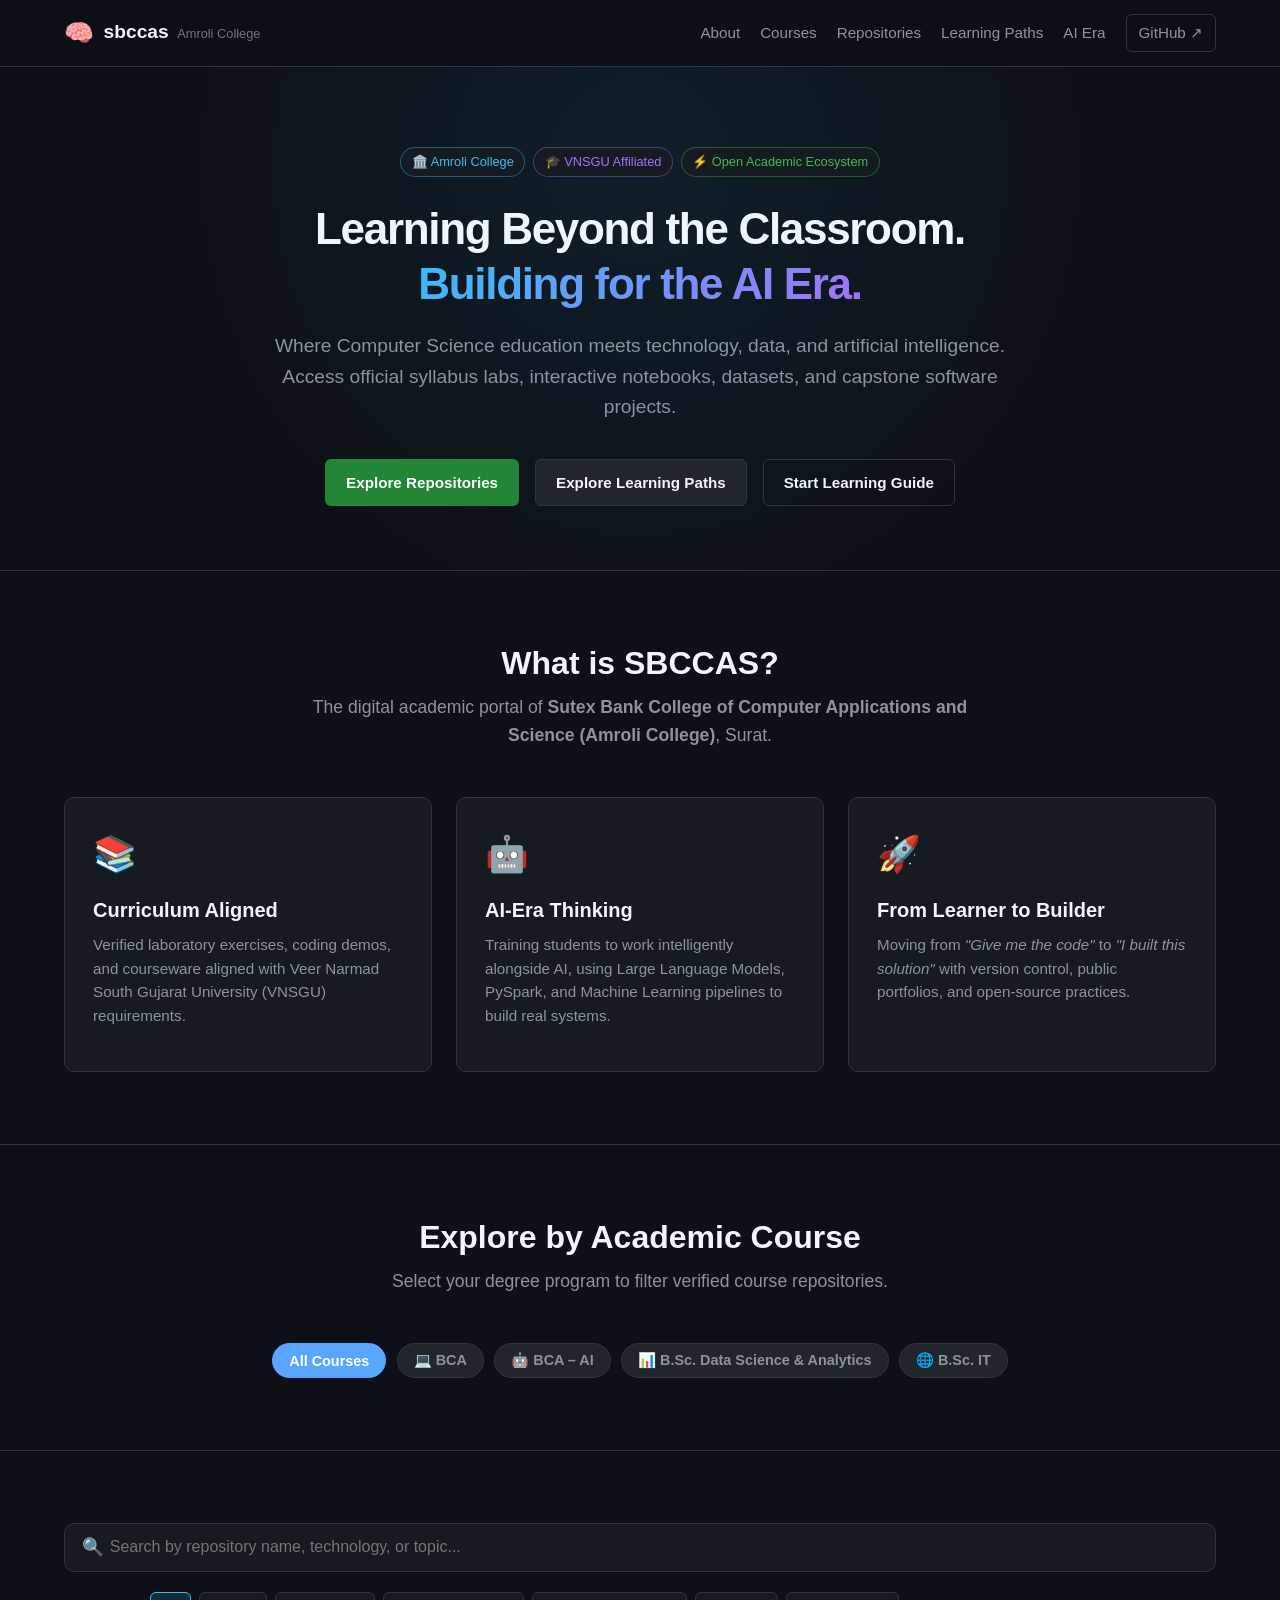
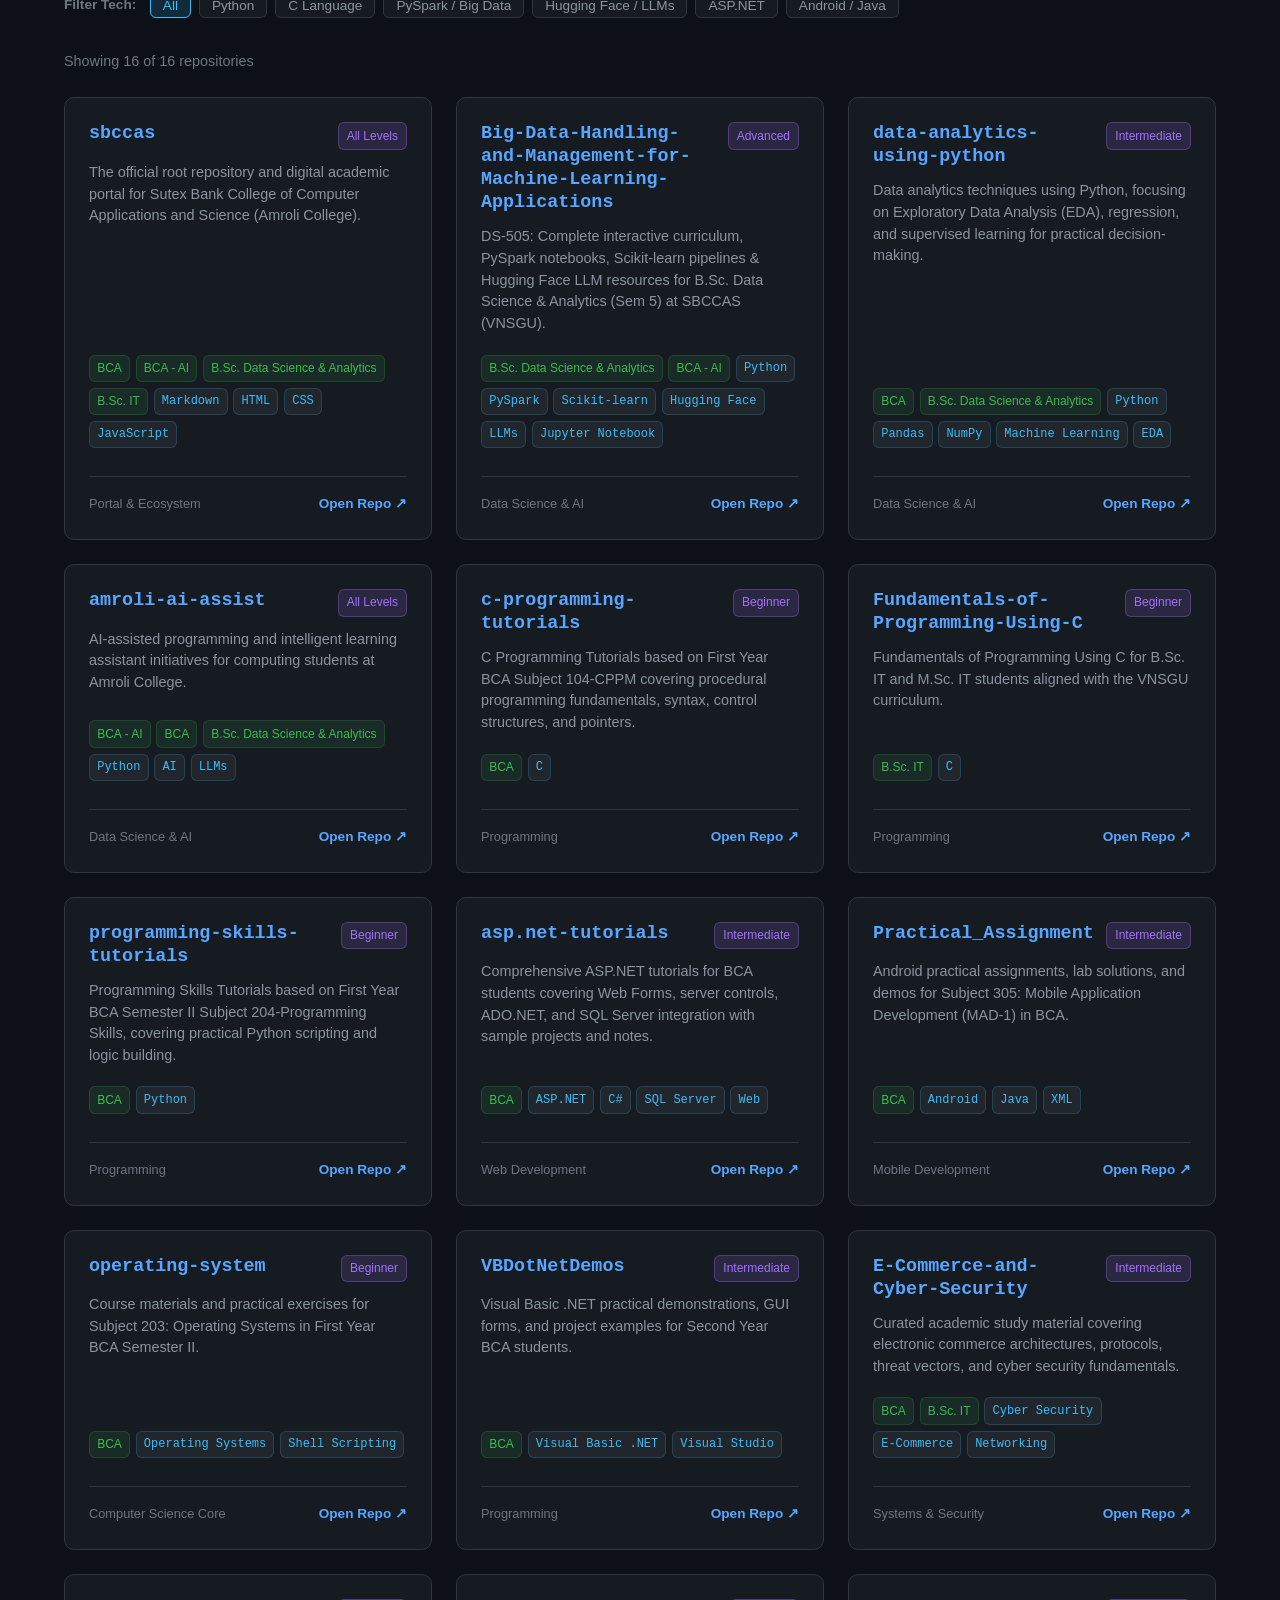
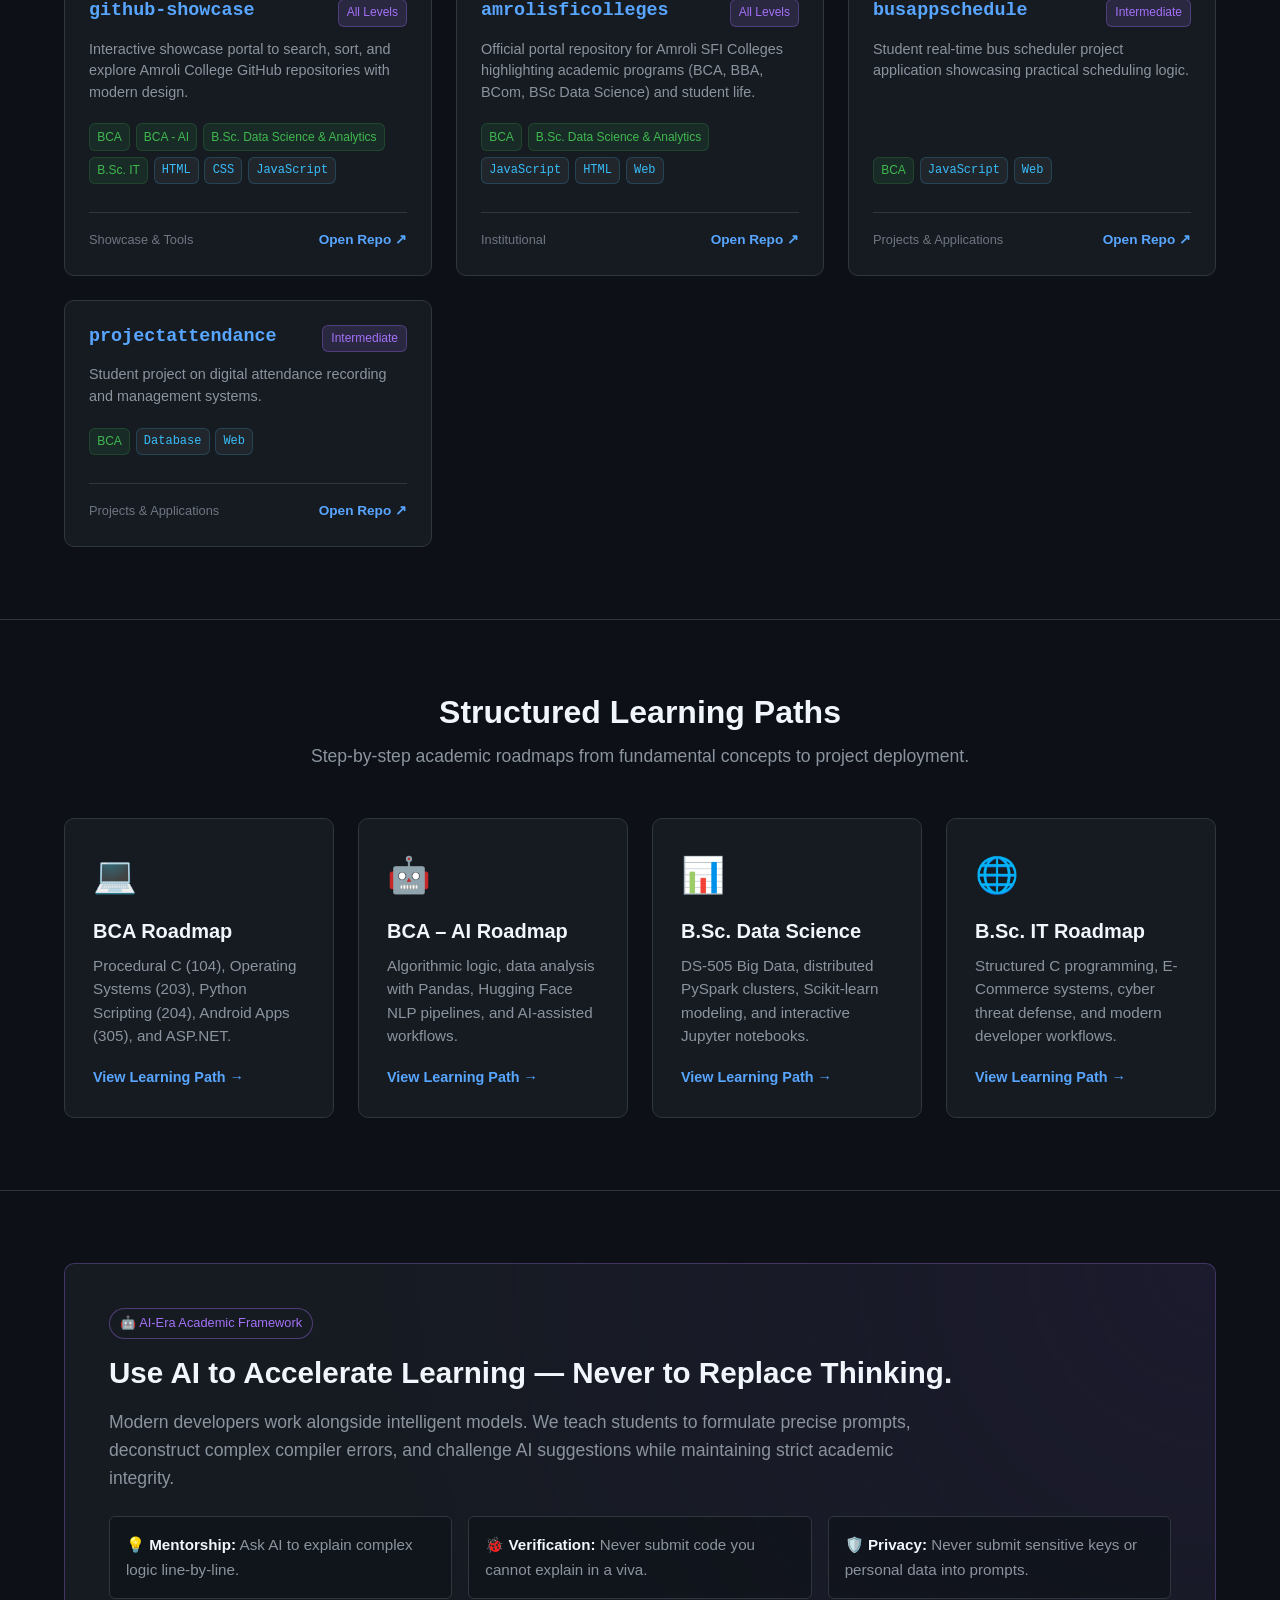
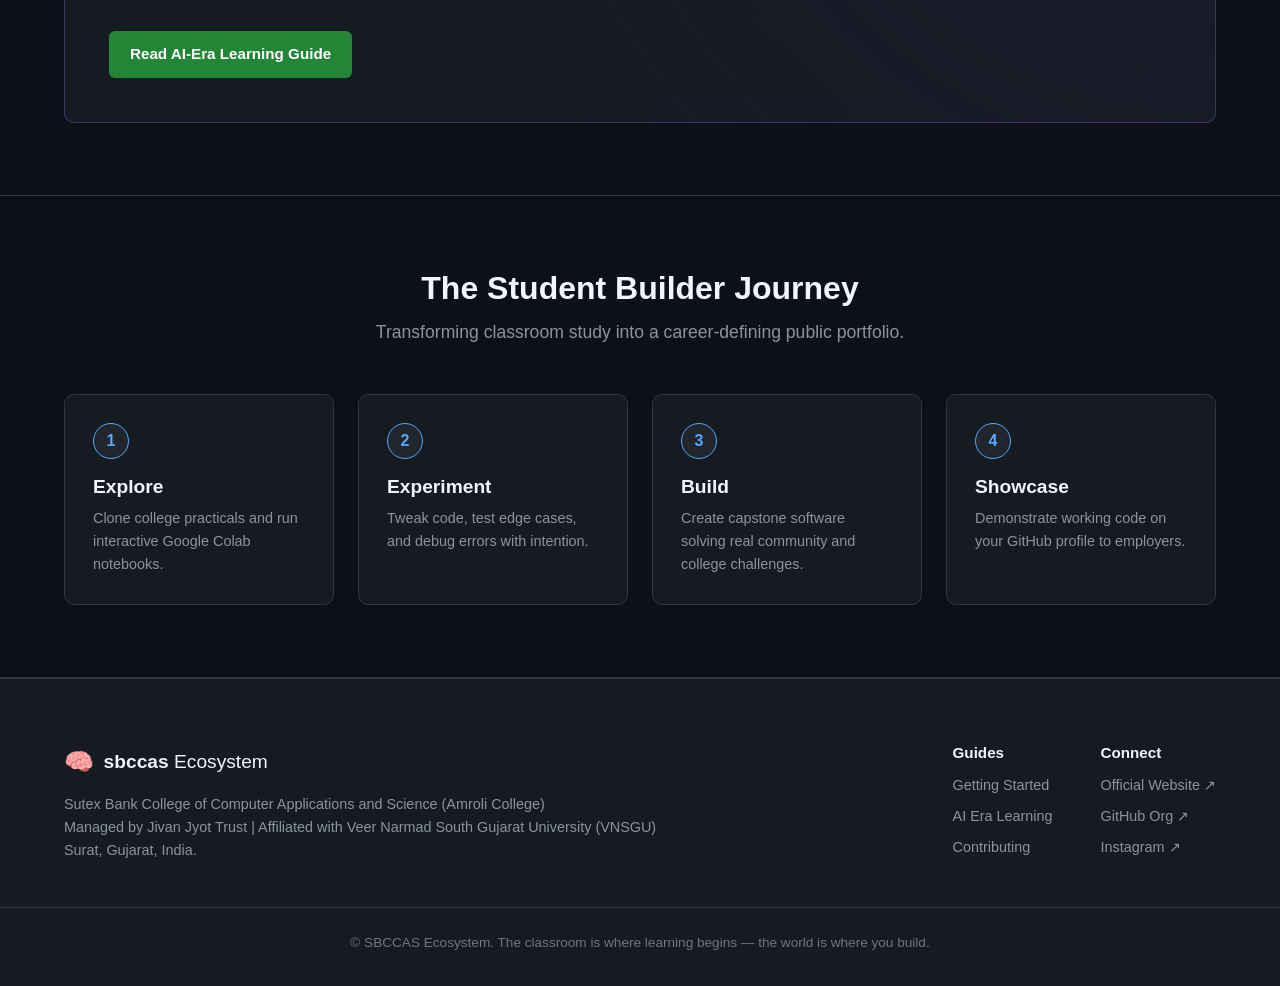
==== website/index.html @ 08ec1656 "feat(portal): complete Phase 2 digital academic portal and infrastructure" ====
<!DOCTYPE html>
<html lang="en">
<head>
  <meta charset="UTF-8">
  <meta name="viewport" content="width=device-width, initial-scale=1.0">
  <title>SBCCAS — Digital Academic Ecosystem | Amroli College</title>
  <meta name="description" content="Official academic technology ecosystem of Sutex Bank College of Computer Applications and Science (Amroli College), VNSGU. Learning Beyond the Classroom. Building for the AI Era.">
  <meta name="keywords" content="SBCCAS, Amroli College, BCA, BCA AI, Data Science, VNSGU, Computer Applications, Python, Machine Learning, GitHub">
  <meta name="author" content="SBCCAS - Amroli College">

  <!-- Open Graph / Meta -->
  <meta property="og:type" content="website">
  <meta property="og:title" content="SBCCAS — Digital Academic Ecosystem">
  <meta property="og:description" content="Learning Beyond the Classroom. Building for the AI Era. Academic resources, datasets, practical programs, and projects.">
  <meta property="og:url" content="https://github.com/sbccas">

  <link rel="stylesheet" href="styles.css">
  <link rel="icon" href="data:image/svg+xml,<svg xmlns='http://www.w3.org/2000/svg' viewBox='0 0 100 100'><text y='.9em' font-size='90'>🧠</text></svg>">
</head>
<body>
  <!-- Header / Navigation -->
  <header class="site-header" role="banner">
    <div class="container header-container">
      <a href="#" class="brand" aria-label="SBCCAS Home">
        <span class="brand-icon">🧠</span>
        <span class="brand-text"><strong>sbccas</strong> <small class="brand-sub">Amroli College</small></span>
      </a>
      <nav class="site-nav" role="navigation" aria-label="Main Navigation">
        <a href="#about">About</a>
        <a href="#courses">Courses</a>
        <a href="#catalog">Repositories</a>
        <a href="#learning-paths">Learning Paths</a>
        <a href="#ai-era">AI Era</a>
        <a href="https://github.com/sbccas" target="_blank" rel="noopener noreferrer" class="btn btn-sm btn-outline">GitHub ↗</a>
      </nav>
    </div>
  </header>

  <!-- Hero Section -->
  <section class="hero-section" id="hero">
    <div class="container hero-container">
      <div class="hero-badge-strip">
        <span class="pill pill-cyan">🏛️ Amroli College</span>
        <span class="pill pill-purple">🎓 VNSGU Affiliated</span>
        <span class="pill pill-green">⚡ Open Academic Ecosystem</span>
      </div>
      <h1 class="hero-title">
        Learning Beyond the Classroom.<br>
        <span class="gradient-text">Building for the AI Era.</span>
      </h1>
      <p class="hero-subtitle">
        Where Computer Science education meets technology, data, and artificial intelligence. 
        Access official syllabus labs, interactive notebooks, datasets, and capstone software projects.
      </p>
      <div class="hero-actions">
        <a href="#catalog" class="btn btn-primary">Explore Repositories</a>
        <a href="#learning-paths" class="btn btn-secondary">Explore Learning Paths</a>
        <a href="../docs/GETTING_STARTED.md" class="btn btn-outline">Start Learning Guide</a>
      </div>
    </div>
  </section>

  <!-- What is SBCCAS -->
  <section class="section section-about" id="about">
    <div class="container">
      <div class="section-header">
        <h2 class="section-title">What is SBCCAS?</h2>
        <p class="section-lead">
          The digital academic portal of <strong>Sutex Bank College of Computer Applications and Science (Amroli College)</strong>, Surat.
        </p>
      </div>

      <div class="grid-3">
        <div class="card info-card">
          <div class="card-icon">📚</div>
          <h3>Curriculum Aligned</h3>
          <p>Verified laboratory exercises, coding demos, and courseware aligned with Veer Narmad South Gujarat University (VNSGU) requirements.</p>
        </div>
        <div class="card info-card">
          <div class="card-icon">🤖</div>
          <h3>AI-Era Thinking</h3>
          <p>Training students to work intelligently alongside AI, using Large Language Models, PySpark, and Machine Learning pipelines to build real systems.</p>
        </div>
        <div class="card info-card">
          <div class="card-icon">🚀</div>
          <h3>From Learner to Builder</h3>
          <p>Moving from <em>"Give me the code"</em> to <em>"I built this solution"</em> with version control, public portfolios, and open-source practices.</p>
        </div>
      </div>
    </div>
  </section>

  <!-- Explore by Course -->
  <section class="section section-courses" id="courses">
    <div class="container">
      <div class="section-header">
        <h2 class="section-title">Explore by Academic Course</h2>
        <p class="section-lead">Select your degree program to filter verified course repositories.</p>
      </div>

      <div class="filter-pills" id="course-filter-group" role="group" aria-label="Course Filters">
        <button class="filter-pill active" data-course="all">All Courses</button>
        <button class="filter-pill" data-course="BCA">💻 BCA</button>
        <button class="filter-pill" data-course="BCA - AI">🤖 BCA – AI</button>
        <button class="filter-pill" data-course="B.Sc. Data Science & Analytics">📊 B.Sc. Data Science & Analytics</button>
        <button class="filter-pill" data-course="B.Sc. IT">🌐 B.Sc. IT</button>
      </div>
    </div>
  </section>

  <!-- Repository Catalog & Discovery -->
  <section class="section section-catalog" id="catalog">
    <div class="container">
      <div class="catalog-control-panel">
        <div class="search-box">
          <span class="search-icon" aria-hidden="true">🔍</span>
          <input type="text" id="repo-search" placeholder="Search by repository name, technology, or topic..." aria-label="Search repositories">
          <button id="clear-search" class="clear-btn" aria-label="Clear search">✕</button>
        </div>

        <div class="tech-filter-bar" id="tech-filter-group" role="group" aria-label="Technology Filters">
          <span class="tech-filter-label">Filter Tech:</span>
          <button class="tech-pill active" data-tech="all">All</button>
          <button class="tech-pill" data-tech="Python">Python</button>
          <button class="tech-pill" data-tech="C">C Language</button>
          <button class="tech-pill" data-tech="PySpark">PySpark / Big Data</button>
          <button class="tech-pill" data-tech="Hugging Face">Hugging Face / LLMs</button>
          <button class="tech-pill" data-tech="ASP.NET">ASP.NET</button>
          <button class="tech-pill" data-tech="Android">Android / Java</button>
        </div>
      </div>

      <div class="catalog-meta">
        <span id="catalog-count">Showing repositories...</span>
      </div>

      <!-- Repositories Grid Container -->
      <div id="repositories-grid" class="repositories-grid" aria-live="polite">
        <div class="loading-state">Loading repository ecosystem...</div>
      </div>
    </div>
  </section>

  <!-- Learning Paths Section -->
  <section class="section section-paths" id="learning-paths">
    <div class="container">
      <div class="section-header">
        <h2 class="section-title">Structured Learning Paths</h2>
        <p class="section-lead">Step-by-step academic roadmaps from fundamental concepts to project deployment.</p>
      </div>

      <div class="grid-4">
        <div class="card path-card">
          <div class="path-icon">💻</div>
          <h3>BCA Roadmap</h3>
          <p>Procedural C (104), Operating Systems (203), Python Scripting (204), Android Apps (305), and ASP.NET.</p>
          <a href="../docs/learning-paths/bca.md" class="card-link">View Learning Path →</a>
        </div>
        <div class="card path-card">
          <div class="path-icon">🤖</div>
          <h3>BCA – AI Roadmap</h3>
          <p>Algorithmic logic, data analysis with Pandas, Hugging Face NLP pipelines, and AI-assisted workflows.</p>
          <a href="../docs/learning-paths/bca-ai.md" class="card-link">View Learning Path →</a>
        </div>
        <div class="card path-card">
          <div class="path-icon">📊</div>
          <h3>B.Sc. Data Science</h3>
          <p>DS-505 Big Data, distributed PySpark clusters, Scikit-learn modeling, and interactive Jupyter notebooks.</p>
          <a href="../docs/learning-paths/bsc-data-science.md" class="card-link">View Learning Path →</a>
        </div>
        <div class="card path-card">
          <div class="path-icon">🌐</div>
          <h3>B.Sc. IT Roadmap</h3>
          <p>Structured C programming, E-Commerce systems, cyber threat defense, and modern developer workflows.</p>
          <a href="../docs/learning-paths/bsc-it.md" class="card-link">View Learning Path →</a>
        </div>
      </div>
    </div>
  </section>

  <!-- AI-Era Learning Section -->
  <section class="section section-ai" id="ai-era">
    <div class="container">
      <div class="card ai-card">
        <div class="ai-content">
          <span class="pill pill-purple">🤖 AI-Era Academic Framework</span>
          <h2 class="ai-title">Use AI to Accelerate Learning — Never to Replace Thinking.</h2>
          <p class="ai-text">
            Modern developers work alongside intelligent models. We teach students to formulate precise prompts, deconstruct complex compiler errors, and challenge AI suggestions while maintaining strict academic integrity.
          </p>
          <div class="ai-principles">
            <div class="principle-item">
              <strong>💡 Mentorship:</strong> Ask AI to explain complex logic line-by-line.
            </div>
            <div class="principle-item">
              <strong>🐞 Verification:</strong> Never submit code you cannot explain in a viva.
            </div>
            <div class="principle-item">
              <strong>🛡️ Privacy:</strong> Never submit sensitive keys or personal data into prompts.
            </div>
          </div>
          <div class="ai-actions">
            <a href="../docs/AI_ERA_LEARNING.md" class="btn btn-primary">Read AI-Era Learning Guide</a>
          </div>
        </div>
      </div>
    </div>
  </section>

  <!-- How GitHub Fits into Student Learning -->
  <section class="section section-journey" id="journey">
    <div class="container">
      <div class="section-header">
        <h2 class="section-title">The Student Builder Journey</h2>
        <p class="section-lead">Transforming classroom study into a career-defining public portfolio.</p>
      </div>

      <div class="journey-steps">
        <div class="step-card">
          <div class="step-num">1</div>
          <h4>Explore</h4>
          <p>Clone college practicals and run interactive Google Colab notebooks.</p>
        </div>
        <div class="step-card">
          <div class="step-num">2</div>
          <h4>Experiment</h4>
          <p>Tweak code, test edge cases, and debug errors with intention.</p>
        </div>
        <div class="step-card">
          <div class="step-num">3</div>
          <h4>Build</h4>
          <p>Create capstone software solving real community and college challenges.</p>
        </div>
        <div class="step-card">
          <div class="step-num">4</div>
          <h4>Showcase</h4>
          <p>Demonstrate working code on your GitHub profile to employers.</p>
        </div>
      </div>
    </div>
  </section>

  <!-- Call to Action / Footer -->
  <footer class="site-footer" role="contentinfo">
    <div class="container footer-container">
      <div class="footer-info">
        <div class="brand footer-brand">
          <span class="brand-icon">🧠</span>
          <span class="brand-text"><strong>sbccas</strong> Ecosystem</span>
        </div>
        <p class="footer-desc">
          Sutex Bank College of Computer Applications and Science (Amroli College)<br>
          Managed by Jivan Jyot Trust | Affiliated with Veer Narmad South Gujarat University (VNSGU)<br>
          Surat, Gujarat, India.
        </p>
      </div>

      <div class="footer-links">
        <div class="link-group">
          <h5>Guides</h5>
          <a href="../docs/GETTING_STARTED.md">Getting Started</a>
          <a href="../docs/AI_ERA_LEARNING.md">AI Era Learning</a>
          <a href="../docs/CONTRIBUTING.md">Contributing</a>
        </div>
        <div class="link-group">
          <h5>Connect</h5>
          <a href="https://www.amrolicollege.ac.in" target="_blank" rel="noopener noreferrer">Official Website ↗</a>
          <a href="https://github.com/sbccas" target="_blank" rel="noopener noreferrer">GitHub Org ↗</a>
          <a href="https://www.instagram.com/amrolibca/" target="_blank" rel="noopener noreferrer">Instagram ↗</a>
        </div>
      </div>
    </div>
    <div class="footer-bottom">
      <div class="container">
        <p>&copy; SBCCAS Ecosystem. The classroom is where learning begins — the world is where you build.</p>
      </div>
    </div>
  </footer>

  <script src="script.js"></script>
</body>
</html>
---- website/styles.css ----
/* ==========================================================================
   SBCCAS Digital Academic Portal Styles
   Futuristic / Academic Cyber-Minimalist Theme
   ========================================================================== */

:root {
  --bg-primary: #0d1117;
  --bg-secondary: #161b22;
  --bg-card: #21262d;
  --bg-card-hover: #262c36;
  --border-color: #30363d;
  --border-highlight: #388bfd33;

  --text-primary: #f0f6fc;
  --text-secondary: #8b949e;
  --text-muted: #6e7681;

  --accent-blue: #58a6ff;
  --accent-cyan: #38bdf8;
  --accent-purple: #a371f7;
  --accent-green: #3fb950;
  --accent-orange: #d29922;

  --font-sans: -apple-system, BlinkMacSystemFont, "Segoe UI", Roboto, Helvetica, Arial, sans-serif;
  --font-mono: ui-monospace, SFMono-Regular, "SF Mono", Menlo, Consolas, monospace;

  --transition-speed: 0.2s;
  --radius-sm: 6px;
  --radius-md: 10px;
  --radius-lg: 16px;
}

* {
  box-sizing: border-box;
  margin: 0;
  padding: 0;
}

html {
  scroll-behavior: smooth;
}

body {
  font-family: var(--font-sans);
  background-color: var(--bg-primary);
  color: var(--text-primary);
  line-height: 1.6;
  -webkit-font-smoothing: antialiased;
  overflow-x: hidden;
}

/* Layout Utilities */
.container {
  width: 100%;
  max-width: 1200px;
  margin: 0 auto;
  padding: 0 1.5rem;
}

/* Typography & Links */
a {
  color: var(--accent-blue);
  text-decoration: none;
  transition: color var(--transition-speed);
}

a:hover {
  text-decoration: underline;
}

h1, h2, h3, h4, h5 {
  color: var(--text-primary);
  font-weight: 700;
  line-height: 1.25;
}

.gradient-text {
  background: linear-gradient(135deg, var(--accent-cyan), var(--accent-purple));
  -webkit-background-clip: text;
  -webkit-text-fill-color: transparent;
}

/* Header */
.site-header {
  position: sticky;
  top: 0;
  z-index: 100;
  background-color: rgba(13, 17, 23, 0.85);
  backdrop-filter: blur(12px);
  border-bottom: 1px solid var(--border-color);
  padding: 0.85rem 0;
}

.header-container {
  display: flex;
  justify-content: space-between;
  align-items: center;
}

.brand {
  display: flex;
  align-items: center;
  gap: 0.6rem;
  color: var(--text-primary);
  font-size: 1.2rem;
  text-decoration: none;
}

.brand-icon {
  font-size: 1.5rem;
}

.brand-sub {
  color: var(--text-muted);
  font-size: 0.8rem;
  font-weight: 400;
  margin-left: 0.2rem;
}

.site-nav {
  display: flex;
  align-items: center;
  gap: 1.25rem;
}

.site-nav a {
  color: var(--text-secondary);
  font-size: 0.95rem;
  font-weight: 500;
}

.site-nav a:hover {
  color: var(--text-primary);
  text-decoration: none;
}

/* Buttons */
.btn {
  display: inline-flex;
  align-items: center;
  justify-content: center;
  padding: 0.65rem 1.25rem;
  border-radius: var(--radius-sm);
  font-size: 0.95rem;
  font-weight: 600;
  cursor: pointer;
  transition: all var(--transition-speed);
  border: 1px solid transparent;
  text-decoration: none !important;
}

.btn-primary {
  background-color: #238636;
  color: #ffffff;
}

.btn-primary:hover {
  background-color: #2ea043;
}

.btn-secondary {
  background-color: var(--bg-card);
  border-color: var(--border-color);
  color: var(--text-primary);
}

.btn-secondary:hover {
  background-color: var(--bg-card-hover);
  border-color: var(--accent-blue);
}

.btn-outline {
  background: transparent;
  border-color: var(--border-color);
  color: var(--text-primary);
}

.btn-outline:hover {
  border-color: var(--accent-blue);
  background-color: rgba(88, 166, 255, 0.1);
}

.btn-sm {
  padding: 0.35rem 0.75rem;
  font-size: 0.85rem;
}

/* Hero Section */
.hero-section {
  padding: 5rem 0 4rem;
  text-align: center;
  border-bottom: 1px solid var(--border-color);
  background: radial-gradient(circle at 50% 20%, rgba(56, 189, 248, 0.08) 0%, transparent 60%);
}

.hero-badge-strip {
  display: flex;
  justify-content: center;
  flex-wrap: wrap;
  gap: 0.5rem;
  margin-bottom: 1.5rem;
}

.hero-title {
  font-size: 2.75rem;
  margin-bottom: 1.25rem;
  letter-spacing: -0.03em;
}

.hero-subtitle {
  font-size: 1.2rem;
  color: var(--text-secondary);
  max-width: 760px;
  margin: 0 auto 2.25rem;
}

.hero-actions {
  display: flex;
  justify-content: center;
  flex-wrap: wrap;
  gap: 1rem;
}

/* Badges & Pills */
.pill {
  display: inline-flex;
  align-items: center;
  gap: 0.35rem;
  padding: 0.25rem 0.65rem;
  border-radius: 9999px;
  font-size: 0.8rem;
  font-weight: 500;
  border: 1px solid var(--border-color);
  background-color: var(--bg-secondary);
}

.pill-cyan { border-color: rgba(56, 189, 248, 0.4); color: var(--accent-cyan); }
.pill-purple { border-color: rgba(163, 113, 247, 0.4); color: var(--accent-purple); }
.pill-green { border-color: rgba(63, 185, 80, 0.4); color: var(--accent-green); }

/* Common Sections */
.section {
  padding: 4.5rem 0;
  border-bottom: 1px solid var(--border-color);
}

.section-header {
  text-align: center;
  margin-bottom: 3rem;
}

.section-title {
  font-size: 2rem;
  margin-bottom: 0.6rem;
}

.section-lead {
  color: var(--text-secondary);
  font-size: 1.1rem;
  max-width: 680px;
  margin: 0 auto;
}

/* Grids */
.grid-3 {
  display: grid;
  grid-template-columns: repeat(auto-fit, minmax(300px, 1fr));
  gap: 1.5rem;
}

.grid-4 {
  display: grid;
  grid-template-columns: repeat(auto-fit, minmax(250px, 1fr));
  gap: 1.5rem;
}

/* Cards */
.card {
  background-color: var(--bg-secondary);
  border: 1px solid var(--border-color);
  border-radius: var(--radius-md);
  padding: 1.75rem;
  transition: transform var(--transition-speed), border-color var(--transition-speed);
}

.card:hover {
  transform: translateY(-3px);
  border-color: var(--accent-blue);
}

.card-icon, .path-icon {
  font-size: 2.2rem;
  margin-bottom: 1rem;
}

.info-card h3, .path-card h3 {
  font-size: 1.25rem;
  margin-bottom: 0.6rem;
}

.info-card p, .path-card p {
  color: var(--text-secondary);
  font-size: 0.95rem;
  line-height: 1.55;
  margin-bottom: 1rem;
}

.card-link {
  font-size: 0.9rem;
  font-weight: 600;
}

/* Course Filters */
.filter-pills {
  display: flex;
  justify-content: center;
  flex-wrap: wrap;
  gap: 0.65rem;
  margin-top: 1rem;
}

.filter-pill {
  background-color: var(--bg-card);
  color: var(--text-secondary);
  border: 1px solid var(--border-color);
  padding: 0.5rem 1rem;
  border-radius: 9999px;
  font-size: 0.9rem;
  font-weight: 600;
  cursor: pointer;
  transition: all var(--transition-speed);
}

.filter-pill:hover, .filter-pill.active {
  background-color: var(--accent-blue);
  color: #ffffff;
  border-color: var(--accent-blue);
}

/* Catalog Controls */
.catalog-control-panel {
  display: flex;
  flex-direction: column;
  gap: 1.25rem;
  margin-bottom: 2rem;
}

.search-box {
  position: relative;
  width: 100%;
}

.search-icon {
  position: absolute;
  left: 1.1rem;
  top: 50%;
  transform: translateY(-50%);
  color: var(--text-muted);
  font-size: 1.1rem;
}

.search-box input {
  width: 100%;
  padding: 0.9rem 2.8rem 0.9rem 2.8rem;
  background-color: var(--bg-secondary);
  border: 1px solid var(--border-color);
  border-radius: var(--radius-md);
  color: var(--text-primary);
  font-size: 1rem;
  font-family: inherit;
  outline: none;
  transition: border-color var(--transition-speed), box-shadow var(--transition-speed);
}

.search-box input:focus {
  border-color: var(--accent-blue);
  box-shadow: 0 0 0 3px rgba(88, 166, 255, 0.15);
}

.clear-btn {
  position: absolute;
  right: 1.1rem;
  top: 50%;
  transform: translateY(-50%);
  background: none;
  border: none;
  color: var(--text-muted);
  cursor: pointer;
  font-size: 1rem;
  display: none;
}

.clear-btn:hover {
  color: var(--text-primary);
}

.tech-filter-bar {
  display: flex;
  align-items: center;
  flex-wrap: wrap;
  gap: 0.5rem;
}

.tech-filter-label {
  font-size: 0.85rem;
  color: var(--text-muted);
  font-weight: 600;
  margin-right: 0.35rem;
}

.tech-pill {
  background-color: var(--bg-secondary);
  border: 1px solid var(--border-color);
  color: var(--text-secondary);
  padding: 0.3rem 0.75rem;
  border-radius: var(--radius-sm);
  font-size: 0.85rem;
  cursor: pointer;
  transition: all var(--transition-speed);
}

.tech-pill:hover, .tech-pill.active {
  background-color: rgba(56, 189, 248, 0.15);
  border-color: var(--accent-cyan);
  color: var(--accent-cyan);
}

.catalog-meta {
  margin-bottom: 1.5rem;
  color: var(--text-muted);
  font-size: 0.9rem;
}

/* Repositories Grid & Repo Card */
.repositories-grid {
  display: grid;
  grid-template-columns: repeat(auto-fill, minmax(340px, 1fr));
  gap: 1.5rem;
}

.repo-card {
  display: flex;
  flex-direction: column;
  justify-content: space-between;
  background-color: var(--bg-secondary);
  border: 1px solid var(--border-color);
  border-radius: var(--radius-md);
  padding: 1.5rem;
  transition: all var(--transition-speed);
}

.repo-card:hover {
  border-color: var(--accent-blue);
  transform: translateY(-2px);
  box-shadow: 0 4px 20px rgba(0, 0, 0, 0.3);
}

.repo-header {
  display: flex;
  justify-content: space-between;
  align-items: flex-start;
  margin-bottom: 0.75rem;
  gap: 0.5rem;
}

.repo-title {
  font-size: 1.15rem;
  font-family: var(--font-mono);
  word-break: break-word;
}

.repo-level {
  font-size: 0.75rem;
  padding: 0.2rem 0.5rem;
  border-radius: var(--radius-sm);
  background-color: rgba(163, 113, 247, 0.15);
  color: var(--accent-purple);
  border: 1px solid rgba(163, 113, 247, 0.3);
  white-space: nowrap;
}

.repo-desc {
  color: var(--text-secondary);
  font-size: 0.9rem;
  line-height: 1.5;
  margin-bottom: 1.25rem;
  flex-grow: 1;
}

.repo-meta {
  display: flex;
  flex-direction: column;
  gap: 0.75rem;
  margin-top: auto;
}

.repo-tags {
  display: flex;
  flex-wrap: wrap;
  gap: 0.35rem;
}

.tag-tech {
  font-size: 0.75rem;
  font-family: var(--font-mono);
  background-color: var(--bg-card);
  color: var(--accent-cyan);
  padding: 0.2rem 0.45rem;
  border-radius: var(--radius-sm);
  border: 1px solid rgba(56, 189, 248, 0.2);
}

.tag-course {
  font-size: 0.75rem;
  background-color: rgba(63, 185, 80, 0.1);
  color: var(--accent-green);
  padding: 0.2rem 0.45rem;
  border-radius: var(--radius-sm);
  border: 1px solid rgba(63, 185, 80, 0.2);
}

.repo-footer {
  display: flex;
  justify-content: space-between;
  align-items: center;
  padding-top: 1rem;
  margin-top: 1rem;
  border-top: 1px solid var(--border-color);
}

.repo-cat {
  font-size: 0.8rem;
  color: var(--text-muted);
}

.repo-link {
  font-size: 0.85rem;
  font-weight: 600;
  display: inline-flex;
  align-items: center;
  gap: 0.25rem;
}

/* AI Section Card */
.ai-card {
  background: radial-gradient(circle at 100% 0%, rgba(163, 113, 247, 0.1) 0%, var(--bg-secondary) 70%);
  border: 1px solid rgba(163, 113, 247, 0.3);
  padding: 2.75rem;
}

.ai-title {
  font-size: 1.85rem;
  margin: 1rem 0;
}

.ai-text {
  color: var(--text-secondary);
  font-size: 1.1rem;
  margin-bottom: 1.5rem;
  max-width: 820px;
}

.ai-principles {
  display: grid;
  grid-template-columns: repeat(auto-fit, minmax(240px, 1fr));
  gap: 1rem;
  margin-bottom: 2rem;
}

.principle-item {
  background-color: rgba(13, 17, 23, 0.6);
  padding: 1rem;
  border-radius: var(--radius-sm);
  border: 1px solid var(--border-color);
  font-size: 0.95rem;
  color: var(--text-secondary);
}

.principle-item strong {
  color: var(--text-primary);
}

/* Journey Steps */
.journey-steps {
  display: grid;
  grid-template-columns: repeat(auto-fit, minmax(220px, 1fr));
  gap: 1.5rem;
}

.step-card {
  position: relative;
  background-color: var(--bg-secondary);
  border: 1px solid var(--border-color);
  border-radius: var(--radius-md);
  padding: 1.75rem;
}

.step-num {
  width: 36px;
  height: 36px;
  border-radius: 50%;
  background-color: var(--bg-card);
  border: 1px solid var(--accent-blue);
  color: var(--accent-blue);
  display: flex;
  align-items: center;
  justify-content: center;
  font-weight: 700;
  margin-bottom: 1rem;
}

.step-card h4 {
  font-size: 1.2rem;
  margin-bottom: 0.5rem;
}

.step-card p {
  color: var(--text-secondary);
  font-size: 0.9rem;
}

/* Footer */
.site-footer {
  background-color: var(--bg-secondary);
  border-top: 1px solid var(--border-color);
  padding: 4rem 0 2rem;
}

.footer-container {
  display: flex;
  justify-content: space-between;
  flex-wrap: wrap;
  gap: 2.5rem;
  margin-bottom: 2.5rem;
}

.footer-desc {
  color: var(--text-secondary);
  font-size: 0.9rem;
  margin-top: 0.75rem;
  line-height: 1.6;
}

.footer-links {
  display: flex;
  gap: 3rem;
}

.link-group h5 {
  font-size: 0.95rem;
  margin-bottom: 0.75rem;
  color: var(--text-primary);
}

.link-group a {
  display: block;
  color: var(--text-secondary);
  font-size: 0.9rem;
  margin-bottom: 0.5rem;
}

.link-group a:hover {
  color: var(--accent-blue);
}

.footer-bottom {
  border-top: 1px solid var(--border-color);
  padding-top: 1.5rem;
  text-align: center;
  color: var(--text-muted);
  font-size: 0.85rem;
}

/* Loading & Empty States */
.loading-state, .empty-state {
  grid-column: 1 / -1;
  text-align: center;
  padding: 3rem 1rem;
  color: var(--text-secondary);
  background-color: var(--bg-secondary);
  border-radius: var(--radius-md);
  border: 1px dashed var(--border-color);
}

/* Responsive Media Queries */
@media (max-width: 768px) {
  .hero-title {
    font-size: 2.1rem;
  }

  .site-header .container {
    flex-direction: column;
    gap: 0.75rem;
  }

  .site-nav {
    flex-wrap: wrap;
    justify-content: center;
    gap: 0.75rem;
  }

  .catalog-control-panel {
    gap: 1rem;
  }

  .footer-container {
    flex-direction: column;
    gap: 2rem;
  }
}

@media (max-width: 480px) {
  .hero-title {
    font-size: 1.75rem;
  }

  .hero-subtitle {
    font-size: 1rem;
  }

  .btn {
    width: 100%;
  }

  .repositories-grid {
    grid-template-columns: 1fr;
  }
}
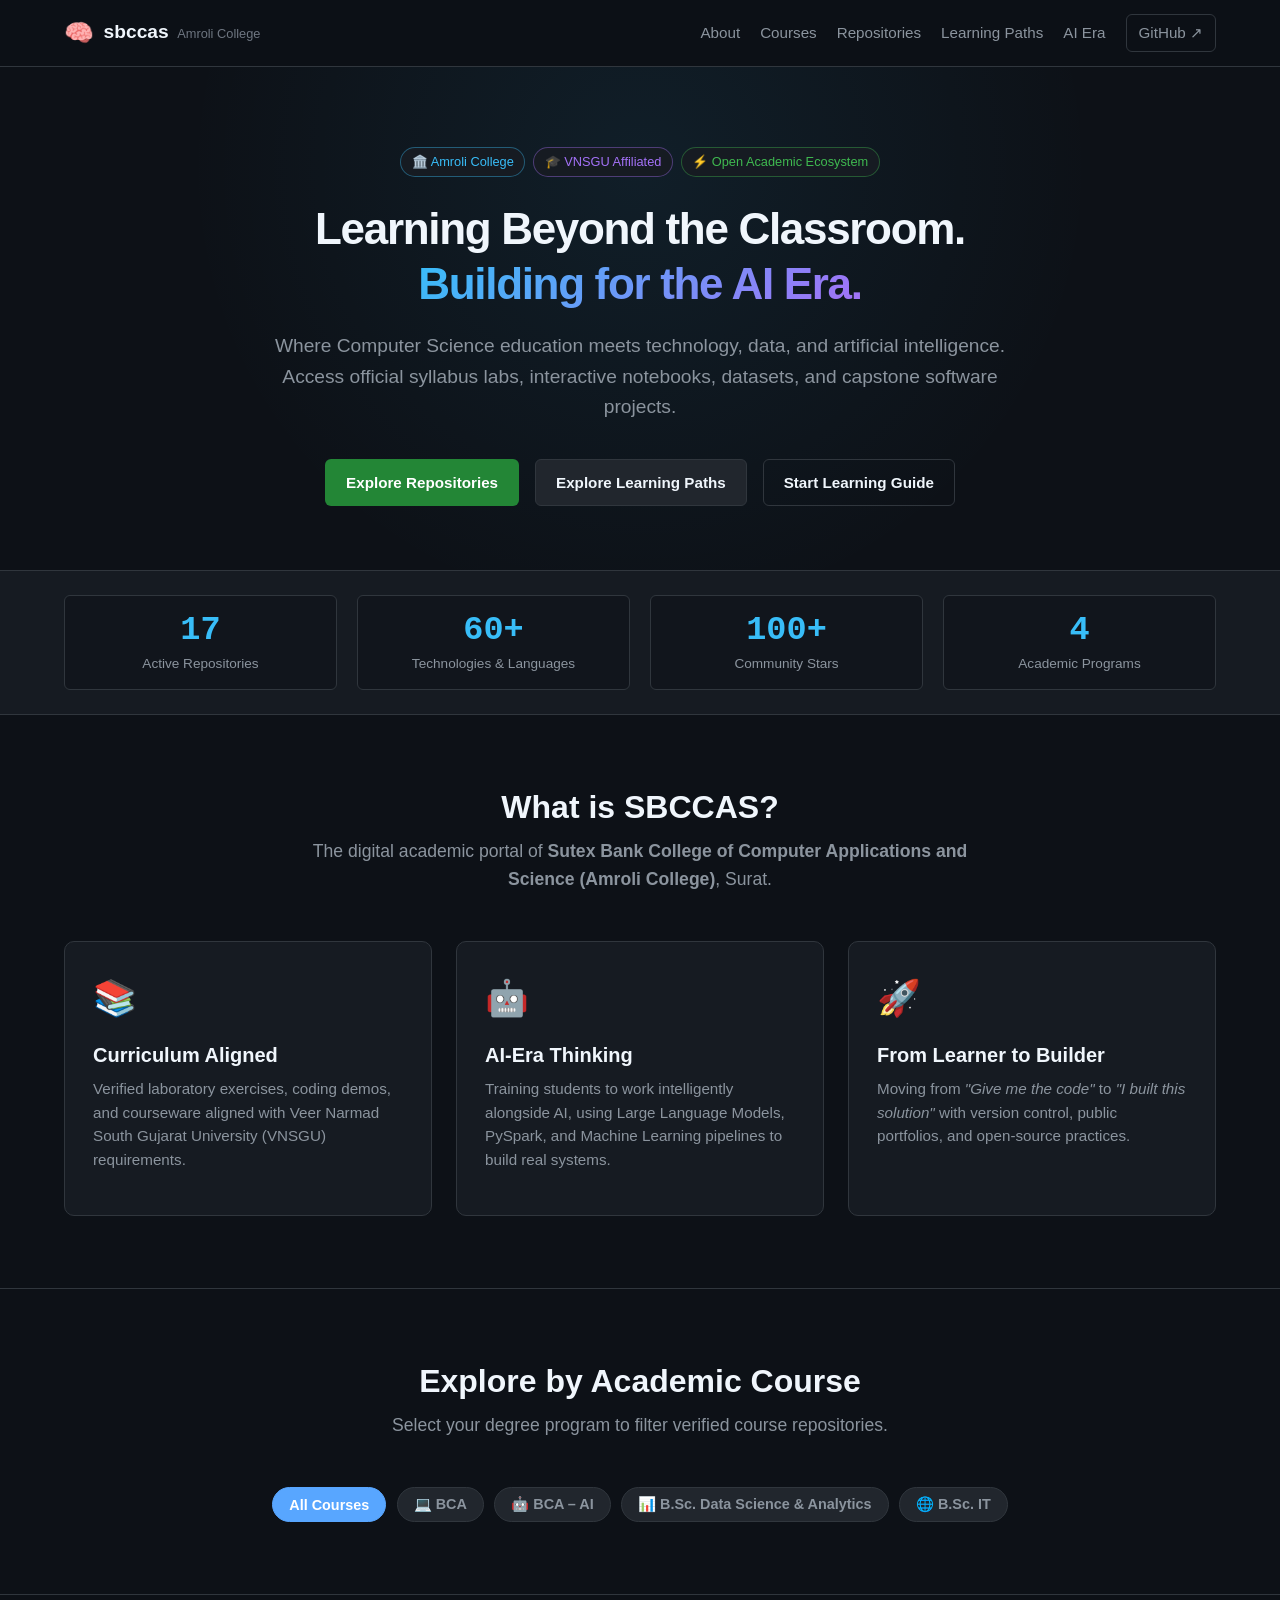
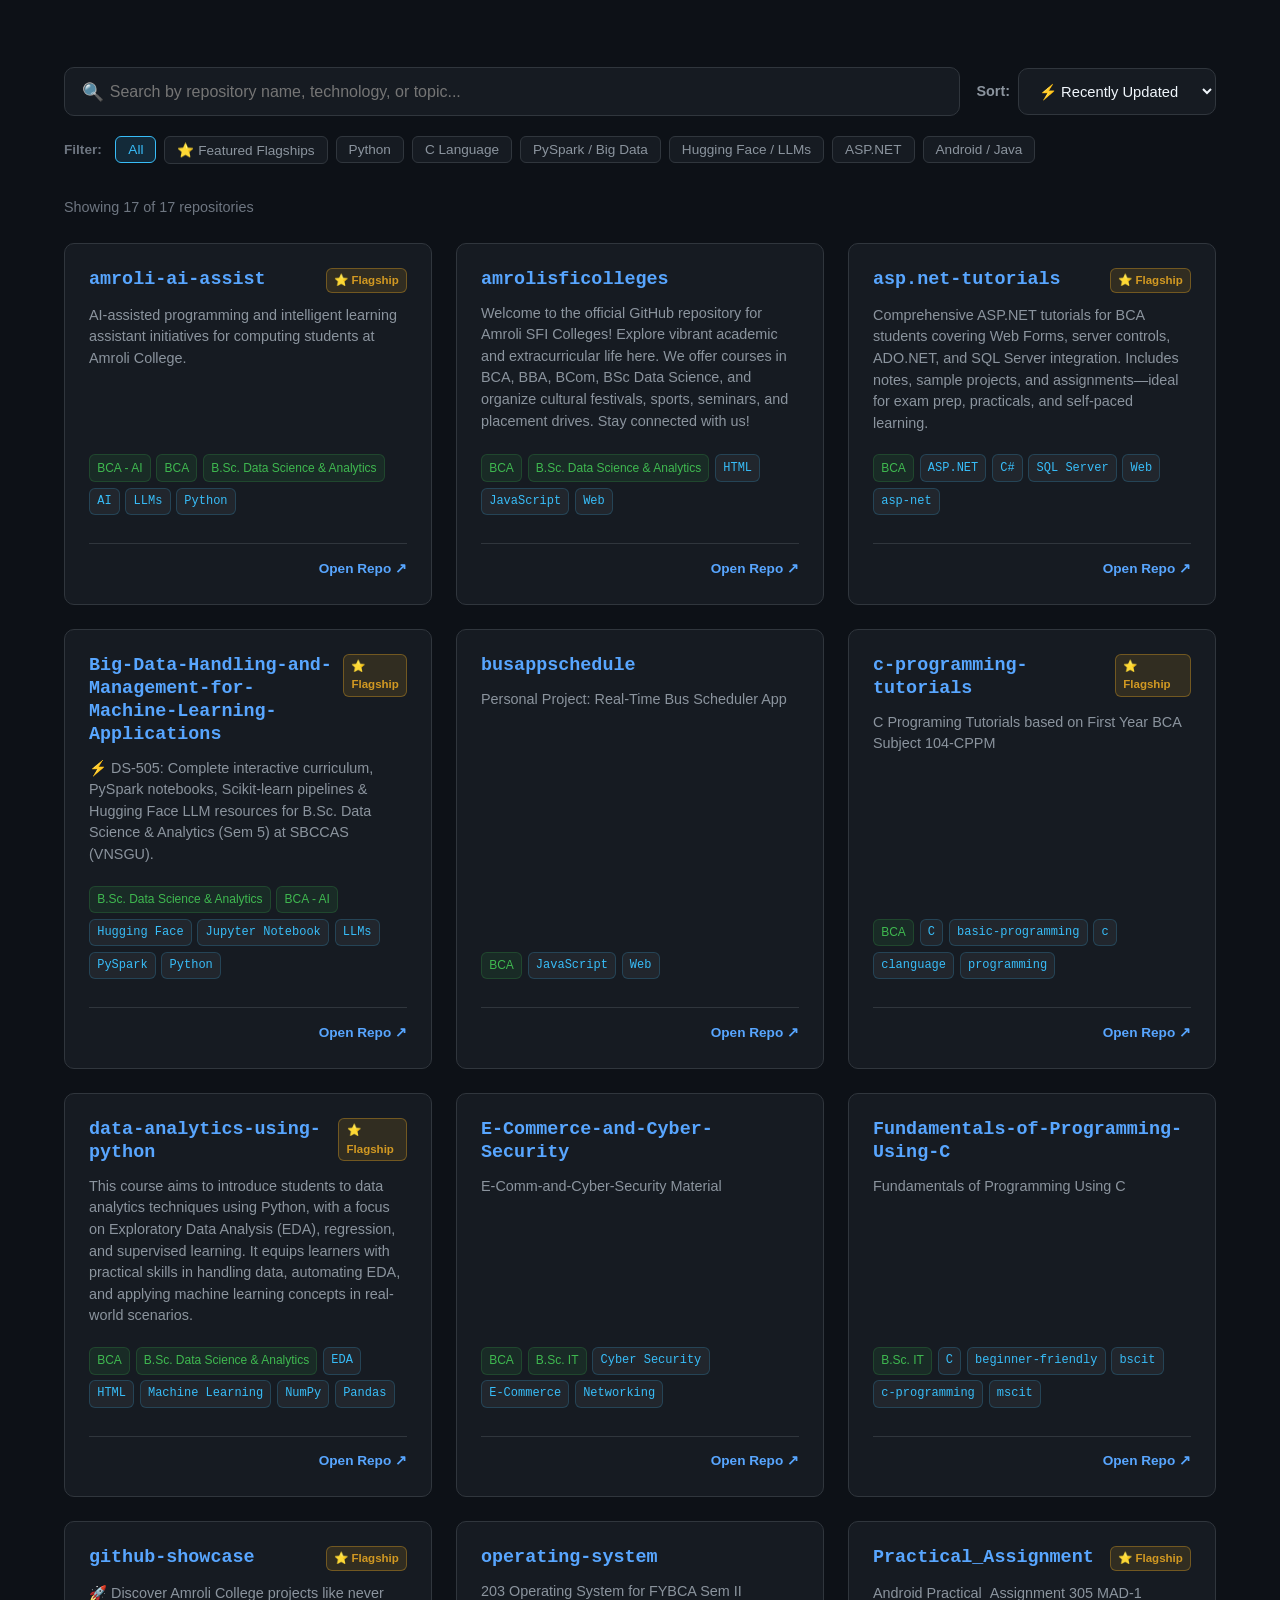
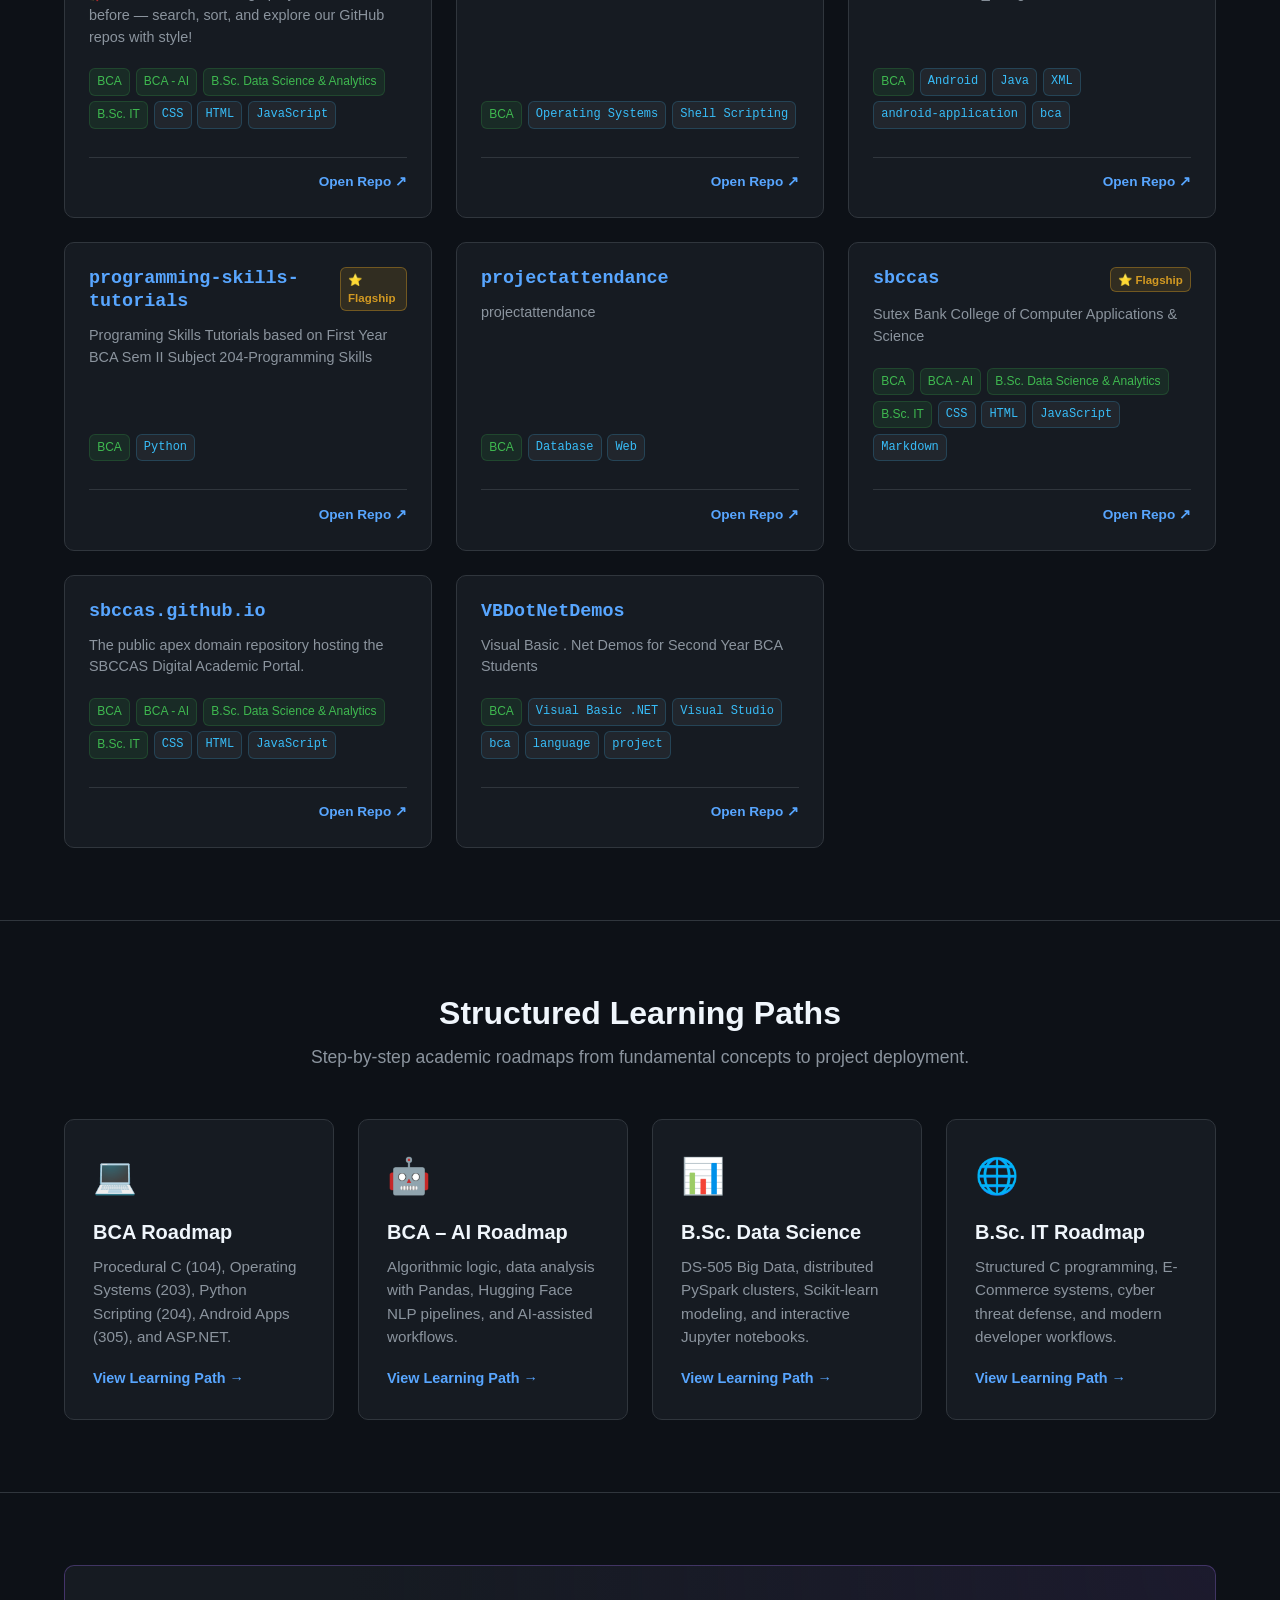
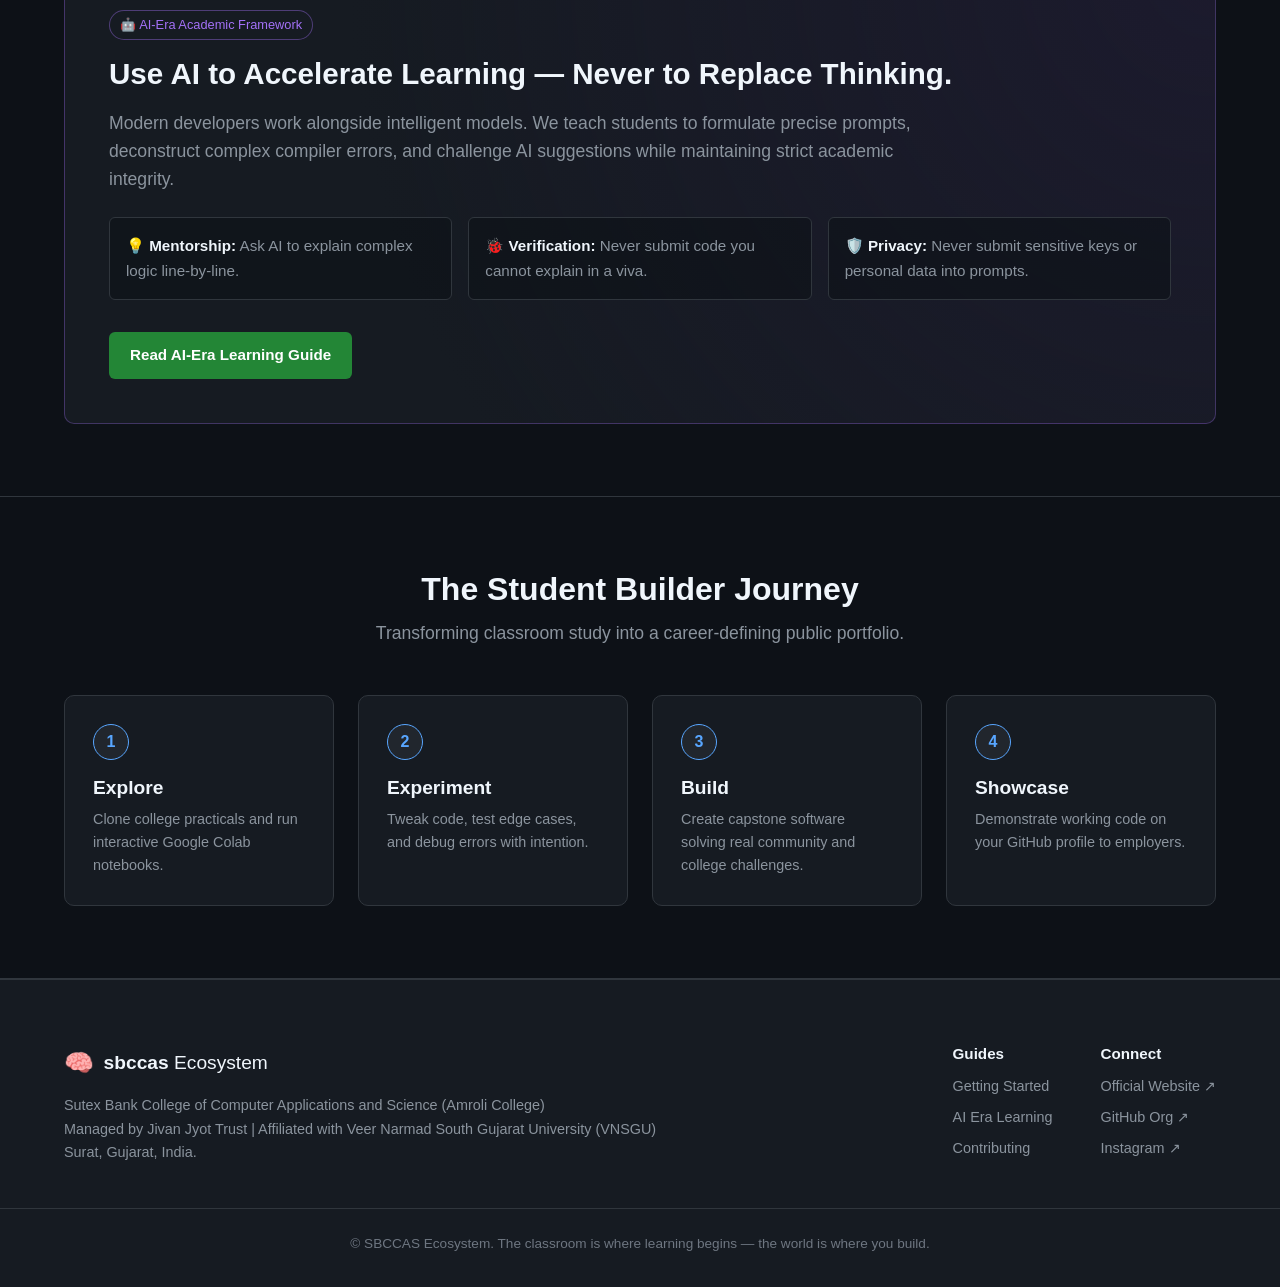
==== commit e53b6fce: "feat(showcase): implement scalable GitHub API discovery, live metrics, sorting, and auto-sync" ====
--- a/website/index.html
+++ b/website/index.html
@@ -55,7 +55,29 @@
       <div class="hero-actions">
         <a href="#catalog" class="btn btn-primary">Explore Repositories</a>
         <a href="#learning-paths" class="btn btn-secondary">Explore Learning Paths</a>
-        <a href="../docs/GETTING_STARTED.md" class="btn btn-outline">Start Learning Guide</a>
+        <a href="docs/GETTING_STARTED.md" class="btn btn-outline">Start Learning Guide</a>
+      </div>
+    </div>
+  </section>
+
+  <!-- Ecosystem Live Statistics -->
+  <section class="stats-strip" id="stats" aria-label="Ecosystem Live Metrics">
+    <div class="container stats-container">
+      <div class="stat-card">
+        <span class="stat-number" id="stat-total-repos">--</span>
+        <span class="stat-label">Active Repositories</span>
+      </div>
+      <div class="stat-card">
+        <span class="stat-number" id="stat-techs">--</span>
+        <span class="stat-label">Technologies & Languages</span>
+      </div>
+      <div class="stat-card">
+        <span class="stat-number" id="stat-stars">--</span>
+        <span class="stat-label">Community Stars</span>
+      </div>
+      <div class="stat-card">
+        <span class="stat-number" id="stat-courses">4</span>
+        <span class="stat-label">Academic Programs</span>
       </div>
     </div>
   </section>
@@ -112,15 +134,27 @@
   <section class="section section-catalog" id="catalog">
     <div class="container">
       <div class="catalog-control-panel">
-        <div class="search-box">
-          <span class="search-icon" aria-hidden="true">🔍</span>
-          <input type="text" id="repo-search" placeholder="Search by repository name, technology, or topic..." aria-label="Search repositories">
-          <button id="clear-search" class="clear-btn" aria-label="Clear search">✕</button>
+        <div class="catalog-controls-row">
+          <div class="search-box">
+            <span class="search-icon" aria-hidden="true">🔍</span>
+            <input type="text" id="repo-search" placeholder="Search by repository name, technology, or topic..." aria-label="Search repositories">
+            <button id="clear-search" class="clear-btn" aria-label="Clear search">✕</button>
+          </div>
+          <div class="sort-box">
+            <label for="repo-sort" class="sort-label">Sort:</label>
+            <select id="repo-sort" class="sort-select" aria-label="Sort repositories">
+              <option value="updated">⚡ Recently Updated</option>
+              <option value="stars">⭐ Most Stars</option>
+              <option value="forks">🍴 Most Forked</option>
+              <option value="name">🔤 Alphabetical (A–Z)</option>
+            </select>
+          </div>
         </div>
 
         <div class="tech-filter-bar" id="tech-filter-group" role="group" aria-label="Technology Filters">
-          <span class="tech-filter-label">Filter Tech:</span>
+          <span class="tech-filter-label">Filter:</span>
           <button class="tech-pill active" data-tech="all">All</button>
+          <button class="tech-pill" data-tech="featured">⭐ Featured Flagships</button>
           <button class="tech-pill" data-tech="Python">Python</button>
           <button class="tech-pill" data-tech="C">C Language</button>
           <button class="tech-pill" data-tech="PySpark">PySpark / Big Data</button>
@@ -154,25 +188,25 @@
           <div class="path-icon">💻</div>
           <h3>BCA Roadmap</h3>
           <p>Procedural C (104), Operating Systems (203), Python Scripting (204), Android Apps (305), and ASP.NET.</p>
-          <a href="../docs/learning-paths/bca.md" class="card-link">View Learning Path →</a>
+          <a href="docs/learning-paths/bca.md" class="card-link">View Learning Path →</a>
         </div>
         <div class="card path-card">
           <div class="path-icon">🤖</div>
           <h3>BCA – AI Roadmap</h3>
           <p>Algorithmic logic, data analysis with Pandas, Hugging Face NLP pipelines, and AI-assisted workflows.</p>
-          <a href="../docs/learning-paths/bca-ai.md" class="card-link">View Learning Path →</a>
+          <a href="docs/learning-paths/bca-ai.md" class="card-link">View Learning Path →</a>
         </div>
         <div class="card path-card">
           <div class="path-icon">📊</div>
           <h3>B.Sc. Data Science</h3>
           <p>DS-505 Big Data, distributed PySpark clusters, Scikit-learn modeling, and interactive Jupyter notebooks.</p>
-          <a href="../docs/learning-paths/bsc-data-science.md" class="card-link">View Learning Path →</a>
+          <a href="docs/learning-paths/bsc-data-science.md" class="card-link">View Learning Path →</a>
         </div>
         <div class="card path-card">
           <div class="path-icon">🌐</div>
           <h3>B.Sc. IT Roadmap</h3>
           <p>Structured C programming, E-Commerce systems, cyber threat defense, and modern developer workflows.</p>
-          <a href="../docs/learning-paths/bsc-it.md" class="card-link">View Learning Path →</a>
+          <a href="docs/learning-paths/bsc-it.md" class="card-link">View Learning Path →</a>
         </div>
       </div>
     </div>
@@ -200,7 +234,7 @@
             </div>
           </div>
           <div class="ai-actions">
-            <a href="../docs/AI_ERA_LEARNING.md" class="btn btn-primary">Read AI-Era Learning Guide</a>
+            <a href="docs/AI_ERA_LEARNING.md" class="btn btn-primary">Read AI-Era Learning Guide</a>
           </div>
         </div>
       </div>
@@ -258,9 +292,9 @@
       <div class="footer-links">
         <div class="link-group">
           <h5>Guides</h5>
-          <a href="../docs/GETTING_STARTED.md">Getting Started</a>
-          <a href="../docs/AI_ERA_LEARNING.md">AI Era Learning</a>
-          <a href="../docs/CONTRIBUTING.md">Contributing</a>
+          <a href="docs/GETTING_STARTED.md">Getting Started</a>
+          <a href="docs/AI_ERA_LEARNING.md">AI Era Learning</a>
+          <a href="docs/CONTRIBUTING.md">Contributing</a>
         </div>
         <div class="link-group">
           <h5>Connect</h5>
--- a/website/styles.css
+++ b/website/styles.css
@@ -221,6 +221,48 @@
   gap: 1rem;
 }
 
+/* Ecosystem Statistics Strip */
+.stats-strip {
+  background-color: var(--bg-secondary);
+  border-bottom: 1px solid var(--border-color);
+  padding: 1.5rem 0;
+}
+
+.stats-container {
+  display: grid;
+  grid-template-columns: repeat(auto-fit, minmax(200px, 1fr));
+  gap: 1.25rem;
+  text-align: center;
+}
+
+.stat-card {
+  padding: 0.85rem 1rem;
+  background-color: rgba(13, 17, 23, 0.5);
+  border: 1px solid var(--border-color);
+  border-radius: var(--radius-sm);
+  transition: border-color var(--transition-speed);
+}
+
+.stat-card:hover {
+  border-color: var(--accent-cyan);
+}
+
+.stat-number {
+  display: block;
+  font-size: 2.1rem;
+  font-weight: 800;
+  font-family: var(--font-mono);
+  color: var(--accent-cyan);
+  line-height: 1.2;
+}
+
+.stat-label {
+  font-size: 0.85rem;
+  color: var(--text-secondary);
+  font-weight: 500;
+  margin-top: 0.25rem;
+}
+
 /* Badges & Pills */
 .pill {
   display: inline-flex;
@@ -343,6 +385,47 @@
   flex-direction: column;
   gap: 1.25rem;
   margin-bottom: 2rem;
+}
+
+.catalog-controls-row {
+  display: flex;
+  gap: 1rem;
+  align-items: center;
+  flex-wrap: wrap;
+}
+
+.catalog-controls-row .search-box {
+  flex: 1 1 320px;
+}
+
+.sort-box {
+  display: flex;
+  align-items: center;
+  gap: 0.5rem;
+}
+
+.sort-label {
+  font-size: 0.9rem;
+  color: var(--text-secondary);
+  font-weight: 600;
+  white-space: nowrap;
+}
+
+.sort-select {
+  background-color: var(--bg-secondary);
+  color: var(--text-primary);
+  border: 1px solid var(--border-color);
+  border-radius: var(--radius-md);
+  padding: 0.85rem 1rem;
+  font-size: 0.92rem;
+  font-family: inherit;
+  outline: none;
+  cursor: pointer;
+  transition: border-color var(--transition-speed);
+}
+
+.sort-select:focus {
+  border-color: var(--accent-blue);
 }
 
 .search-box {
@@ -523,9 +606,39 @@
   display: flex;
   justify-content: space-between;
   align-items: center;
-  padding-top: 1rem;
+  padding-top: 0.85rem;
   margin-top: 1rem;
   border-top: 1px solid var(--border-color);
+  flex-wrap: wrap;
+  gap: 0.6rem;
+}
+
+.repo-metrics {
+  display: flex;
+  align-items: center;
+  gap: 0.65rem;
+  font-size: 0.8rem;
+  color: var(--text-secondary);
+  font-family: var(--font-mono);
+}
+
+.metric-item {
+  display: inline-flex;
+  align-items: center;
+  gap: 0.2rem;
+}
+
+.tag-featured-badge {
+  font-size: 0.72rem;
+  background-color: rgba(210, 153, 34, 0.15);
+  color: var(--accent-orange);
+  padding: 0.15rem 0.45rem;
+  border-radius: var(--radius-sm);
+  border: 1px solid rgba(210, 153, 34, 0.4);
+  font-weight: 600;
+  display: inline-flex;
+  align-items: center;
+  gap: 0.2rem;
 }
 
 .repo-cat {
